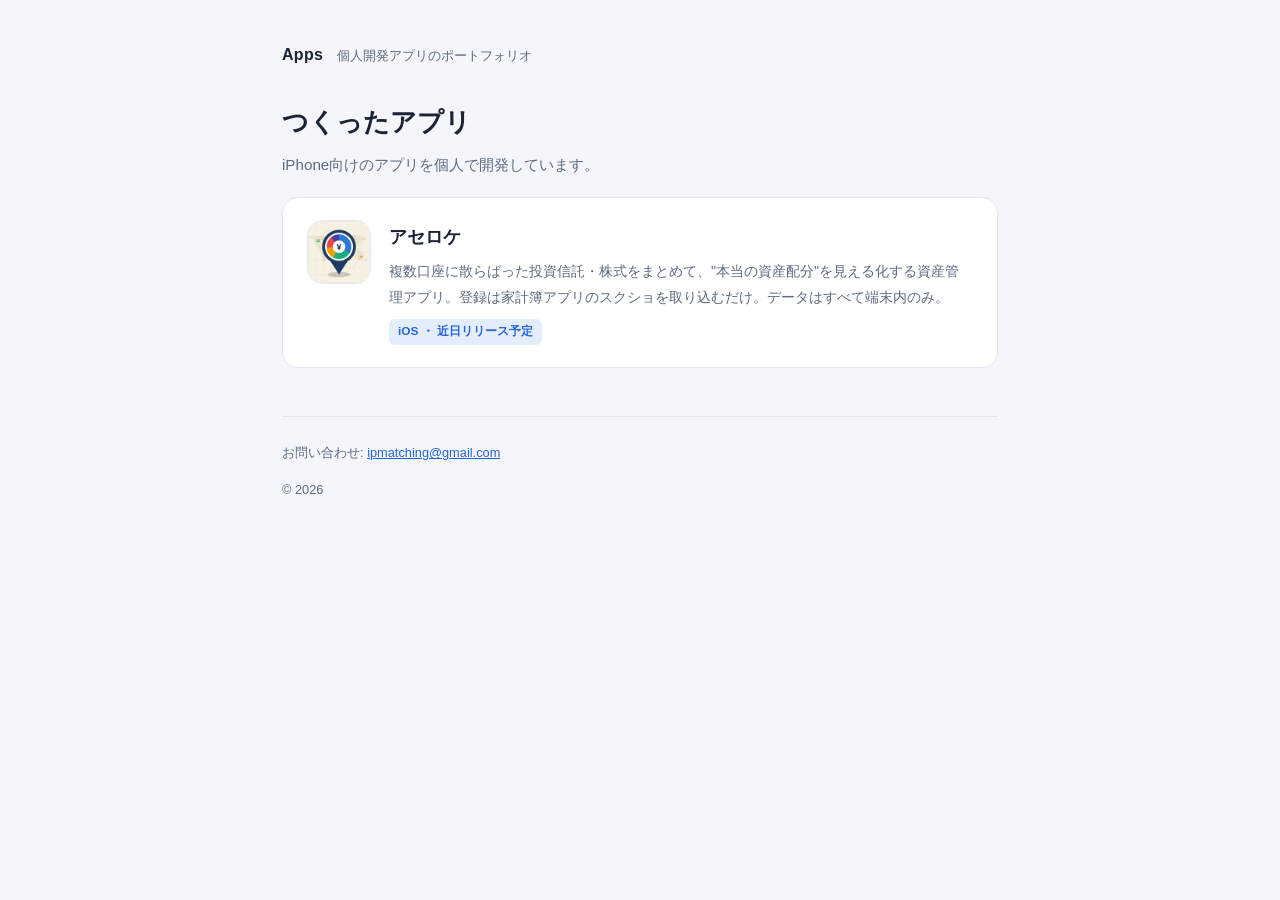
==== index.html @ fd024a25 "サイトから個人名の表示を削除 Co-Authored-By: Claude Fable 5 <noreply@anthropic.com>" ====
<!DOCTYPE html>
<html lang="ja">
<head>
<meta charset="UTF-8">
<meta name="viewport" content="width=device-width, initial-scale=1">
<title>つくったアプリ | 個人開発ポートフォリオ</title>
<link rel="stylesheet" href="./style.css">
</head>
<body>
<div class="wrap">
<header class="site"><a href="./">Apps</a><span class="sub">個人開発アプリのポートフォリオ</span></header>

<h1>つくったアプリ</h1>
<p class="lead">iPhone向けのアプリを個人で開発しています。</p>

<a class="appcard card" href="./assetscope/">
  <img class="icon" src="./assetscope/img/icon.png" alt="アセロケのアイコン">
  <div>
    <h2>アセロケ</h2>
    <p>複数口座に散らばった投資信託・株式をまとめて、"本当の資産配分"を見える化する資産管理アプリ。登録は家計簿アプリのスクショを取り込むだけ。データはすべて端末内のみ。</p>
    <span class="badge">iOS ・ 近日リリース予定</span>
  </div>
</a>

<footer>
<p>お問い合わせ: <a href="mailto:ipmatching@gmail.com">ipmatching@gmail.com</a></p>
<p>© 2026</p>
</footer>
</div>
</body>
</html>
---- style.css ----
:root {
  --bg: #f4f6fb; --card: #ffffff; --text: #1a2436; --sub: #5d6b82;
  --accent: #2563d8; --accent-soft: #e3edfc; --border: #e2e8f2;
}
@media (prefers-color-scheme: dark) {
  :root { --bg: #0f1626; --card: #1a2336; --text: #e9edf6; --sub: #93a0b8;
          --accent: #64a4f4; --accent-soft: #1d3050; --border: #2a3650; }
}
* { box-sizing: border-box; }
body { margin: 0; background: var(--bg); color: var(--text);
  font-family: -apple-system, "Hiragino Sans", "Noto Sans JP", sans-serif; line-height: 1.85; }
.wrap { max-width: 760px; margin: 0 auto; padding: 40px 22px 64px; }
header.site { display: flex; align-items: baseline; gap: 14px; margin-bottom: 34px; flex-wrap: wrap; }
header.site a { color: var(--text); text-decoration: none; font-weight: 700; letter-spacing: .02em; }
header.site .sub { color: var(--sub); font-size: .82rem; }
h1 { font-size: 1.65rem; line-height: 1.4; margin: 0 0 10px; text-wrap: balance; }
h2 { font-size: 1.12rem; margin: 2.2em 0 .6em; }
p { margin: .5em 0 1em; }
a { color: var(--accent); }
.lead { color: var(--sub); font-size: .95rem; }
.card { background: var(--card); border: 1px solid var(--border); border-radius: 16px;
  padding: 22px 24px; margin: 18px 0; }
.appcard { display: flex; gap: 18px; align-items: flex-start; text-decoration: none; color: inherit; }
.appcard:hover h2 { text-decoration: underline; }
.appcard .icon { width: 64px; height: 64px; border-radius: 15px; flex-shrink: 0;
  border: 1px solid var(--border); }
.appcard h2 { margin: 0 0 4px; font-size: 1.15rem; }
.appcard p { margin: 0; color: var(--sub); font-size: .9rem; }
.badge { display: inline-block; background: var(--accent-soft); color: var(--accent);
  font-size: .74rem; font-weight: 600; border-radius: 6px; padding: 2px 9px; margin-top: 8px; }
.shots { display: flex; gap: 14px; overflow-x: auto; padding: 6px 0 12px; }
.shots img { width: 240px; height: auto; border-radius: 12px; border: 1px solid var(--border); }
dt { font-weight: 700; margin-top: 1.2em; }
dd { margin: 2px 0 0; color: var(--sub); }
footer { margin-top: 48px; padding-top: 18px; border-top: 1px solid var(--border);
  color: var(--sub); font-size: .8rem; }
.btn { display: inline-block; background: var(--accent); color: #fff !important; text-decoration: none;
  font-weight: 700; border-radius: 10px; padding: 9px 20px; font-size: .92rem; }
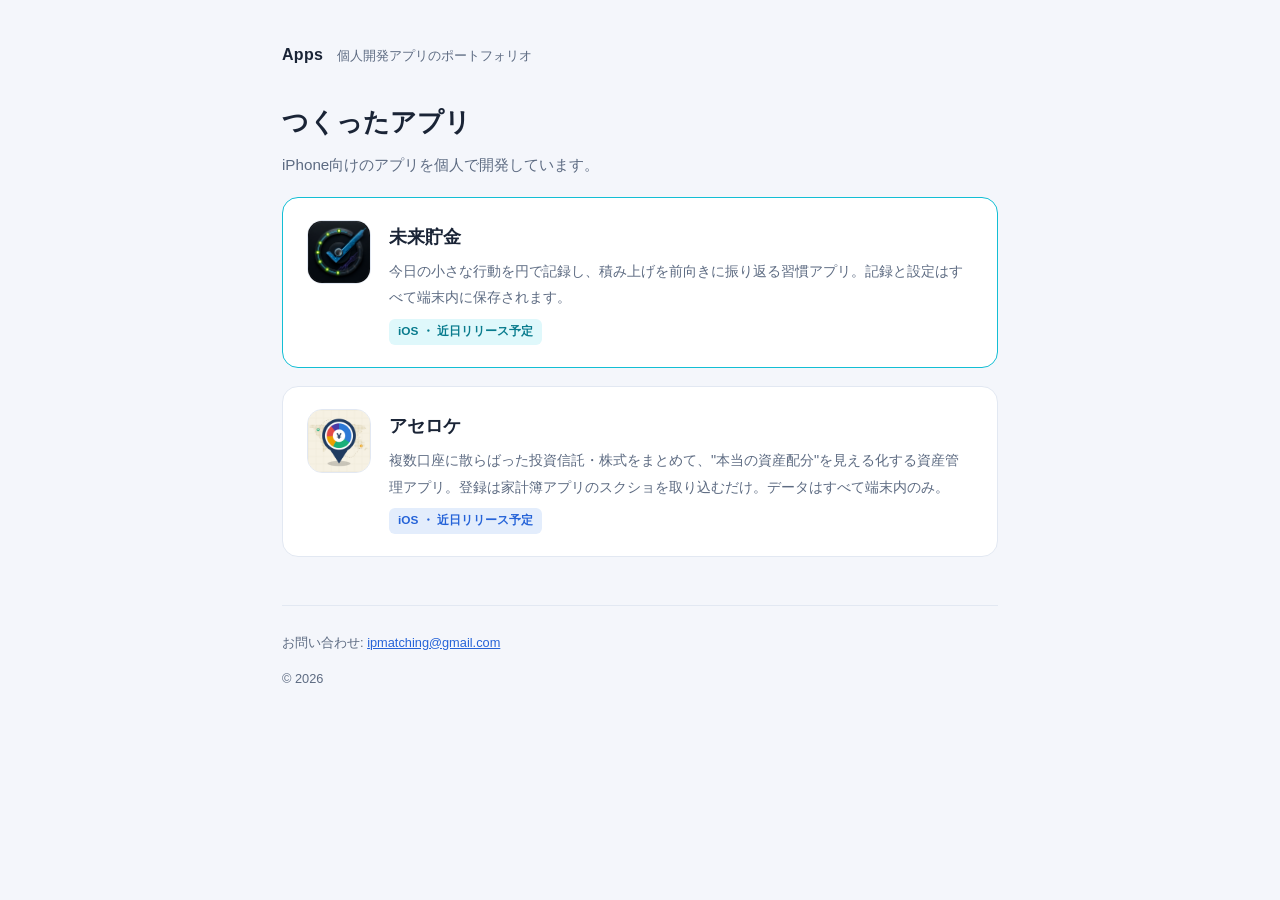
==== commit 8355a010: "feat: add Future Savings app pages" ====
--- a/index.html
+++ b/index.html
@@ -12,6 +12,15 @@
 
 <h1>つくったアプリ</h1>
 <p class="lead">iPhone向けのアプリを個人で開発しています。</p>
+
+<a class="appcard card appcard-future" href="./future-savings/">
+  <img class="icon" src="./future-savings/img/icon.png" alt="未来貯金のアイコン">
+  <div>
+    <h2>未来貯金</h2>
+    <p>今日の小さな行動を円で記録し、積み上げを前向きに振り返る習慣アプリ。記録と設定はすべて端末内に保存されます。</p>
+    <span class="badge">iOS ・ 近日リリース予定</span>
+  </div>
+</a>
 
 <a class="appcard card" href="./assetscope/">
   <img class="icon" src="./assetscope/img/icon.png" alt="アセロケのアイコン">
--- a/style.css
+++ b/style.css
@@ -22,6 +22,11 @@
   padding: 22px 24px; margin: 18px 0; }
 .appcard { display: flex; gap: 18px; align-items: flex-start; text-decoration: none; color: inherit; }
 .appcard:hover h2 { text-decoration: underline; }
+.appcard-future { border-color: #13bed4; }
+.appcard-future .badge { background: #dff8fb; color: #087b8d; }
+@media (prefers-color-scheme: dark) {
+  .appcard-future .badge { background: #123b43; color: #67e8f9; }
+}
 .appcard .icon { width: 64px; height: 64px; border-radius: 15px; flex-shrink: 0;
   border: 1px solid var(--border); }
 .appcard h2 { margin: 0 0 4px; font-size: 1.15rem; }
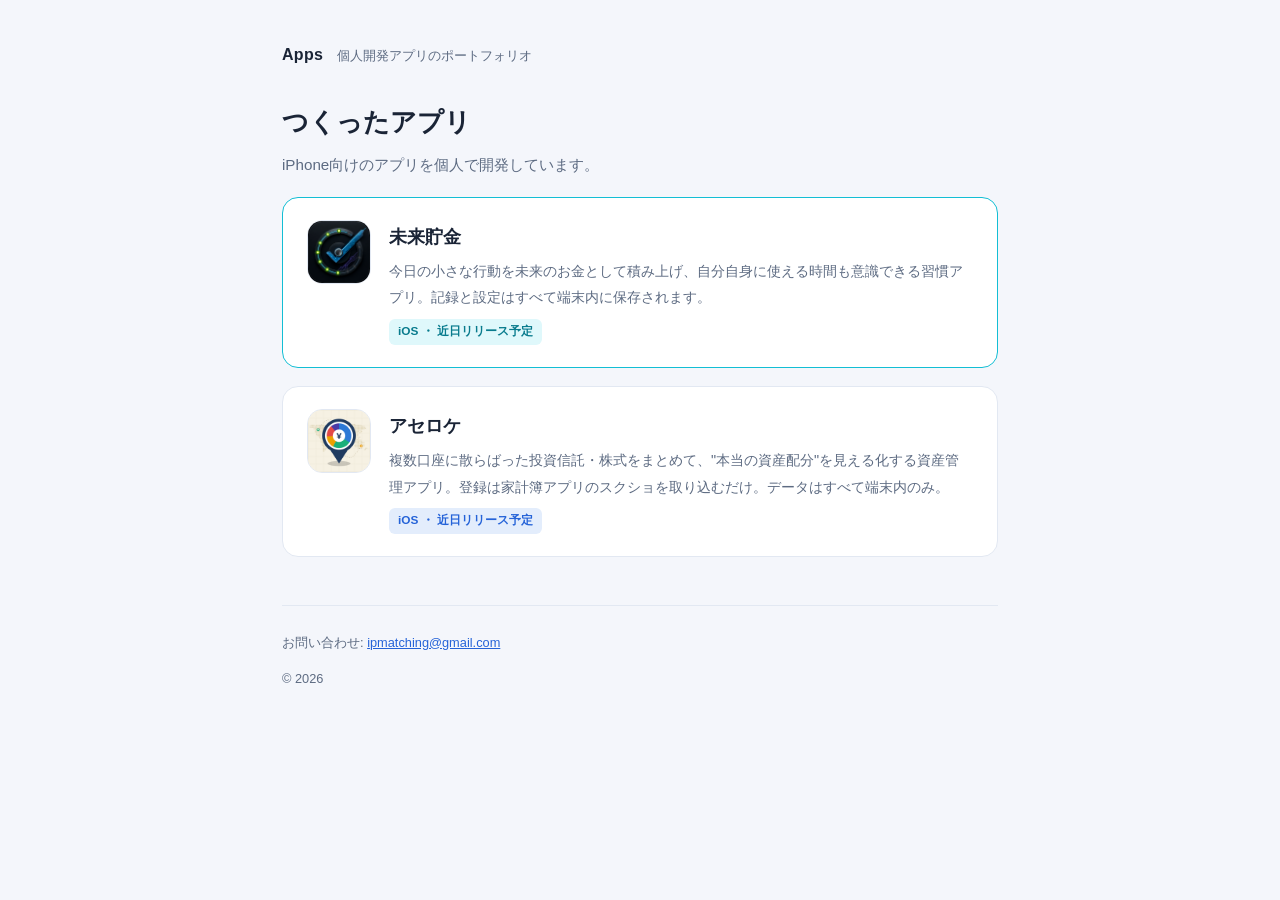
==== commit 78d534fb: "feat: redesign Future Savings landing page" ====
--- a/index.html
+++ b/index.html
@@ -17,7 +17,7 @@
   <img class="icon" src="./future-savings/img/icon.png" alt="未来貯金のアイコン">
   <div>
     <h2>未来貯金</h2>
-    <p>今日の小さな行動を円で記録し、積み上げを前向きに振り返る習慣アプリ。記録と設定はすべて端末内に保存されます。</p>
+    <p>今日の小さな行動を未来のお金として積み上げ、自分自身に使える時間も意識できる習慣アプリ。記録と設定はすべて端末内に保存されます。</p>
     <span class="badge">iOS ・ 近日リリース予定</span>
   </div>
 </a>
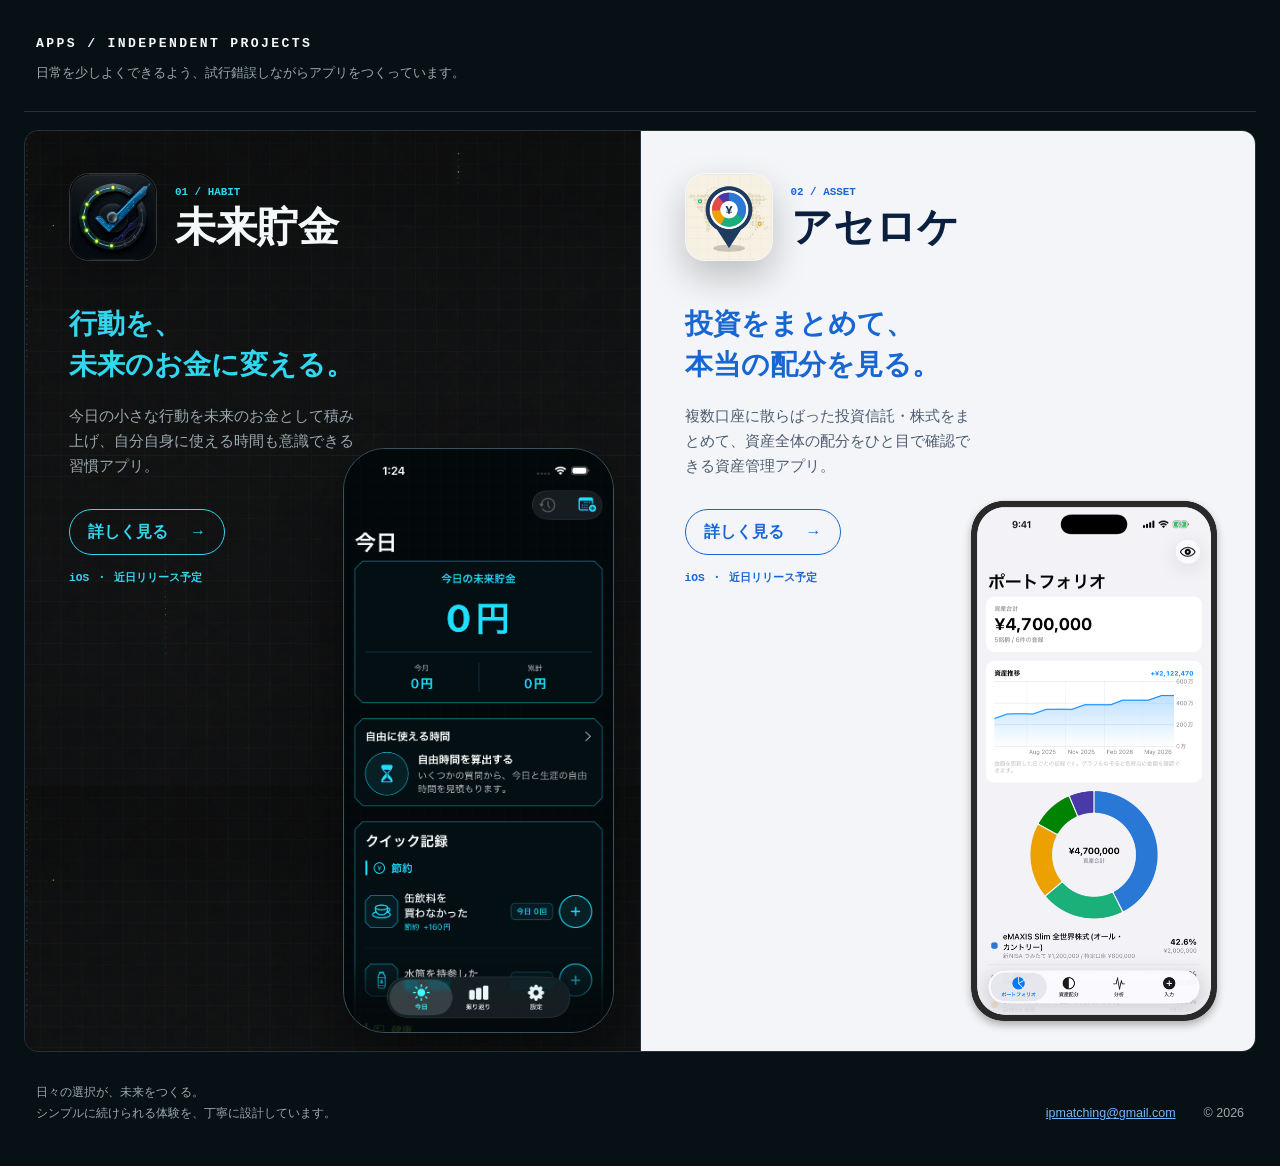
==== commit 93db9797: "feat: redesign app portfolio index" ====
--- a/index.html
+++ b/index.html
@@ -1,40 +1,71 @@
 <!DOCTYPE html>
 <html lang="ja">
 <head>
-<meta charset="UTF-8">
-<meta name="viewport" content="width=device-width, initial-scale=1">
-<title>つくったアプリ | 個人開発ポートフォリオ</title>
-<link rel="stylesheet" href="./style.css">
+  <meta charset="UTF-8">
+  <meta name="viewport" content="width=device-width, initial-scale=1">
+  <meta name="description" content="日常を少しよくできるよう、試行錯誤しながらつくっている個人開発のiPhoneアプリ一覧。">
+  <title>つくったアプリ | Independent Projects</title>
+  <link rel="stylesheet" href="./style.css">
 </head>
 <body>
-<div class="wrap">
-<header class="site"><a href="./">Apps</a><span class="sub">個人開発アプリのポートフォリオ</span></header>
+  <div class="site-shell">
+    <header class="site-header">
+      <a class="site-label" href="./" aria-label="つくったアプリのトップへ">
+        APPS / INDEPENDENT PROJECTS
+      </a>
+      <p>日常を少しよくできるよう、試行錯誤しながらアプリをつくっています。</p>
+    </header>
 
-<h1>つくったアプリ</h1>
-<p class="lead">iPhone向けのアプリを個人で開発しています。</p>
+    <main>
+      <h1 class="visually-hidden">つくったアプリ</h1>
+      <div class="app-gallery">
+        <a class="app-panel app-panel--future" href="./future-savings/">
+          <div class="app-copy">
+            <div class="app-heading">
+              <img class="app-icon" src="./future-savings/img/icon.png" alt="">
+              <div>
+                <span class="app-number">01 / HABIT</span>
+                <h2>未来貯金</h2>
+              </div>
+            </div>
+            <p class="app-tagline">行動を、<br>未来のお金に変える。</p>
+            <p class="app-description">今日の小さな行動を未来のお金として積み上げ、自分自身に使える時間も意識できる習慣アプリ。</p>
+            <span class="app-link">詳しく見る <span aria-hidden="true">→</span></span>
+            <span class="app-status">iOS ・ 近日リリース予定</span>
+          </div>
+          <figure class="app-visual app-visual--future">
+            <img src="./future-savings/img/today.png" alt="未来貯金の今日画面">
+          </figure>
+        </a>
 
-<a class="appcard card appcard-future" href="./future-savings/">
-  <img class="icon" src="./future-savings/img/icon.png" alt="未来貯金のアイコン">
-  <div>
-    <h2>未来貯金</h2>
-    <p>今日の小さな行動を未来のお金として積み上げ、自分自身に使える時間も意識できる習慣アプリ。記録と設定はすべて端末内に保存されます。</p>
-    <span class="badge">iOS ・ 近日リリース予定</span>
+        <a class="app-panel app-panel--assetscope" href="./assetscope/">
+          <div class="app-copy">
+            <div class="app-heading">
+              <img class="app-icon" src="./assetscope/img/icon.png" alt="">
+              <div>
+                <span class="app-number">02 / ASSET</span>
+                <h2>アセロケ</h2>
+              </div>
+            </div>
+            <p class="app-tagline">投資をまとめて、<br>本当の配分を見る。</p>
+            <p class="app-description">複数口座に散らばった投資信託・株式をまとめて、資産全体の配分をひと目で確認できる資産管理アプリ。</p>
+            <span class="app-link">詳しく見る <span aria-hidden="true">→</span></span>
+            <span class="app-status">iOS ・ 近日リリース予定</span>
+          </div>
+          <figure class="app-visual app-visual--assetscope">
+            <img src="./assetscope/img/hero-light.png" alt="アセロケのポートフォリオ画面">
+          </figure>
+        </a>
+      </div>
+    </main>
+
+    <footer class="site-footer">
+      <p>日々の選択が、未来をつくる。<br>シンプルに続けられる体験を、丁寧に設計しています。</p>
+      <div>
+        <a href="mailto:ipmatching@gmail.com">ipmatching@gmail.com</a>
+        <span>© 2026</span>
+      </div>
+    </footer>
   </div>
-</a>
-
-<a class="appcard card" href="./assetscope/">
-  <img class="icon" src="./assetscope/img/icon.png" alt="アセロケのアイコン">
-  <div>
-    <h2>アセロケ</h2>
-    <p>複数口座に散らばった投資信託・株式をまとめて、"本当の資産配分"を見える化する資産管理アプリ。登録は家計簿アプリのスクショを取り込むだけ。データはすべて端末内のみ。</p>
-    <span class="badge">iOS ・ 近日リリース予定</span>
-  </div>
-</a>
-
-<footer>
-<p>お問い合わせ: <a href="mailto:ipmatching@gmail.com">ipmatching@gmail.com</a></p>
-<p>© 2026</p>
-</footer>
-</div>
 </body>
 </html>
--- a/style.css
+++ b/style.css
@@ -1,43 +1,446 @@
 :root {
-  --bg: #f4f6fb; --card: #ffffff; --text: #1a2436; --sub: #5d6b82;
-  --accent: #2563d8; --accent-soft: #e3edfc; --border: #e2e8f2;
-}
-@media (prefers-color-scheme: dark) {
-  :root { --bg: #0f1626; --card: #1a2336; --text: #e9edf6; --sub: #93a0b8;
-          --accent: #64a4f4; --accent-soft: #1d3050; --border: #2a3650; }
-}
-* { box-sizing: border-box; }
-body { margin: 0; background: var(--bg); color: var(--text);
-  font-family: -apple-system, "Hiragino Sans", "Noto Sans JP", sans-serif; line-height: 1.85; }
-.wrap { max-width: 760px; margin: 0 auto; padding: 40px 22px 64px; }
-header.site { display: flex; align-items: baseline; gap: 14px; margin-bottom: 34px; flex-wrap: wrap; }
-header.site a { color: var(--text); text-decoration: none; font-weight: 700; letter-spacing: .02em; }
-header.site .sub { color: var(--sub); font-size: .82rem; }
-h1 { font-size: 1.65rem; line-height: 1.4; margin: 0 0 10px; text-wrap: balance; }
-h2 { font-size: 1.12rem; margin: 2.2em 0 .6em; }
-p { margin: .5em 0 1em; }
-a { color: var(--accent); }
-.lead { color: var(--sub); font-size: .95rem; }
-.card { background: var(--card); border: 1px solid var(--border); border-radius: 16px;
-  padding: 22px 24px; margin: 18px 0; }
-.appcard { display: flex; gap: 18px; align-items: flex-start; text-decoration: none; color: inherit; }
-.appcard:hover h2 { text-decoration: underline; }
-.appcard-future { border-color: #13bed4; }
-.appcard-future .badge { background: #dff8fb; color: #087b8d; }
-@media (prefers-color-scheme: dark) {
-  .appcard-future .badge { background: #123b43; color: #67e8f9; }
-}
-.appcard .icon { width: 64px; height: 64px; border-radius: 15px; flex-shrink: 0;
-  border: 1px solid var(--border); }
-.appcard h2 { margin: 0 0 4px; font-size: 1.15rem; }
-.appcard p { margin: 0; color: var(--sub); font-size: .9rem; }
-.badge { display: inline-block; background: var(--accent-soft); color: var(--accent);
-  font-size: .74rem; font-weight: 600; border-radius: 6px; padding: 2px 9px; margin-top: 8px; }
-.shots { display: flex; gap: 14px; overflow-x: auto; padding: 6px 0 12px; }
-.shots img { width: 240px; height: auto; border-radius: 12px; border: 1px solid var(--border); }
-dt { font-weight: 700; margin-top: 1.2em; }
-dd { margin: 2px 0 0; color: var(--sub); }
-footer { margin-top: 48px; padding-top: 18px; border-top: 1px solid var(--border);
-  color: var(--sub); font-size: .8rem; }
-.btn { display: inline-block; background: var(--accent); color: #fff !important; text-decoration: none;
-  font-weight: 700; border-radius: 10px; padding: 9px 20px; font-size: .92rem; }
+  --page: #071014;
+  --page-strong: #03090c;
+  --line: #233238;
+  --text: #f4f8f9;
+  --muted: #9aa9ae;
+  --future: #31d7ee;
+  --asset: #1766d2;
+  --max-width: 1440px;
+}
+
+* {
+  box-sizing: border-box;
+}
+
+html {
+  background: var(--page-strong);
+}
+
+body {
+  min-width: 320px;
+  margin: 0;
+  overflow-x: hidden;
+  background: var(--page);
+  color: var(--text);
+  font-family: -apple-system, BlinkMacSystemFont, "Hiragino Sans", "Yu Gothic", sans-serif;
+  line-height: 1.7;
+  letter-spacing: 0;
+}
+
+img {
+  display: block;
+  max-width: 100%;
+}
+
+a {
+  color: inherit;
+}
+
+.site-shell {
+  width: min(100%, var(--max-width));
+  margin: 0 auto;
+  padding: 0 24px;
+}
+
+.site-header {
+  min-height: 112px;
+  padding: 28px 12px 24px;
+  border-bottom: 1px solid var(--line);
+}
+
+.site-label {
+  display: inline-block;
+  color: var(--text);
+  font-family: ui-monospace, SFMono-Regular, Menlo, monospace;
+  font-size: .82rem;
+  font-weight: 800;
+  letter-spacing: .18em;
+  text-decoration: none;
+}
+
+.site-header p {
+  margin: 7px 0 0;
+  color: var(--muted);
+  font-size: .82rem;
+}
+
+.app-gallery {
+  display: grid;
+  grid-template-columns: repeat(2, minmax(0, 1fr));
+  gap: 1px;
+  margin-top: 18px;
+  overflow: hidden;
+  border: 1px solid var(--line);
+  border-radius: 14px;
+  background: var(--line);
+}
+
+.app-panel {
+  position: relative;
+  min-width: 0;
+  min-height: 920px;
+  padding: 42px 44px 0;
+  overflow: hidden;
+  text-decoration: none;
+  transition: filter 180ms ease;
+}
+
+.app-panel:hover {
+  filter: brightness(1.06);
+}
+
+.app-panel:focus-visible {
+  z-index: 2;
+  outline: 3px solid #ffffff;
+  outline-offset: -5px;
+}
+
+.app-panel--future {
+  background-color: #020b0e;
+  background-image: url("./future-savings/img/cyber-grid.jpg");
+  background-position: top center;
+  background-size: 920px auto;
+}
+
+.app-panel--assetscope {
+  background: #f4f5f8;
+  color: #0b1f3f;
+}
+
+.app-copy {
+  position: relative;
+  z-index: 1;
+  max-width: 440px;
+}
+
+.app-heading {
+  display: flex;
+  align-items: center;
+  gap: 18px;
+}
+
+.app-icon {
+  width: 88px;
+  height: 88px;
+  flex: 0 0 88px;
+  border: 1px solid rgba(255, 255, 255, .16);
+  border-radius: 20px;
+  box-shadow: 0 16px 36px rgba(0, 0, 0, .22);
+}
+
+.app-number {
+  display: block;
+  margin-bottom: 3px;
+  color: var(--future);
+  font-family: ui-monospace, SFMono-Regular, Menlo, monospace;
+  font-size: .68rem;
+  font-weight: 800;
+}
+
+.app-panel--assetscope .app-number {
+  color: var(--asset);
+}
+
+.app-heading h2 {
+  margin: 0;
+  font-size: clamp(2rem, 3.2vw, 3.1rem);
+  line-height: 1.12;
+}
+
+.app-tagline {
+  margin: 42px 0 0;
+  color: var(--future);
+  font-size: clamp(1.45rem, 2.15vw, 2rem);
+  font-weight: 800;
+  line-height: 1.5;
+}
+
+.app-panel--assetscope .app-tagline {
+  color: var(--asset);
+}
+
+.app-description {
+  max-width: 290px;
+  margin: 18px 0 0;
+  color: var(--muted);
+  font-size: .92rem;
+}
+
+.app-panel--assetscope .app-description {
+  color: #4d5c71;
+}
+
+.app-link {
+  display: inline-flex;
+  align-items: center;
+  gap: 22px;
+  min-height: 46px;
+  margin-top: 30px;
+  padding: 8px 18px;
+  border: 1px solid currentColor;
+  border-radius: 999px;
+  color: var(--future);
+  font-weight: 800;
+}
+
+.app-panel--assetscope .app-link {
+  color: var(--asset);
+}
+
+.app-status {
+  display: block;
+  margin-top: 14px;
+  color: var(--future);
+  font-family: ui-monospace, SFMono-Regular, Menlo, monospace;
+  font-size: .7rem;
+  font-weight: 700;
+}
+
+.app-panel--assetscope .app-status {
+  color: var(--asset);
+}
+
+.app-visual {
+  position: absolute;
+  right: 26px;
+  bottom: 18px;
+  width: min(44%, 330px);
+  margin: 0;
+  transition: transform 220ms ease;
+}
+
+.app-panel:hover .app-visual {
+  transform: translateY(-8px);
+}
+
+.app-visual img {
+  width: 100%;
+  height: auto;
+}
+
+.app-visual--future img {
+  border: 1px solid #38545b;
+  border-radius: 42px;
+  box-shadow: 0 32px 64px rgba(0, 0, 0, .48);
+}
+
+.app-visual--assetscope {
+  bottom: 18px;
+}
+
+.app-panel:last-child:nth-child(odd) {
+  grid-column: 1 / -1;
+  min-height: 720px;
+}
+
+.app-panel:last-child:nth-child(odd) .app-visual {
+  right: 8%;
+  width: min(34%, 390px);
+}
+
+.site-footer {
+  display: flex;
+  justify-content: space-between;
+  align-items: flex-end;
+  gap: 32px;
+  padding: 30px 12px 42px;
+  color: var(--muted);
+  font-size: .78rem;
+}
+
+.site-footer p {
+  margin: 0;
+}
+
+.site-footer > div {
+  display: flex;
+  flex-wrap: wrap;
+  justify-content: flex-end;
+  gap: 12px 28px;
+}
+
+.site-footer a {
+  color: #73b8ff;
+}
+
+.visually-hidden {
+  position: absolute;
+  width: 1px;
+  height: 1px;
+  padding: 0;
+  margin: -1px;
+  overflow: hidden;
+  clip: rect(0, 0, 0, 0);
+  white-space: nowrap;
+  border: 0;
+}
+
+@media (max-width: 900px) {
+  .app-panel {
+    min-height: 860px;
+    padding: 34px 30px 0;
+  }
+
+  .app-icon {
+    width: 72px;
+    height: 72px;
+    flex-basis: 72px;
+    border-radius: 17px;
+  }
+
+  .app-visual {
+    right: 20px;
+    width: min(62%, 320px);
+  }
+}
+
+@media (max-width: 1020px) {
+  .app-gallery {
+    grid-template-columns: 1fr;
+  }
+
+  .app-panel,
+  .app-panel:last-child:nth-child(odd) {
+    min-height: 780px;
+  }
+
+  .app-panel + .app-panel {
+    border-top: 1px solid var(--line);
+  }
+
+  .app-copy {
+    max-width: 340px;
+  }
+
+  .app-visual,
+  .app-panel:last-child:nth-child(odd) .app-visual {
+    right: 28px;
+    width: min(42%, 330px);
+  }
+}
+
+@media (max-width: 720px) {
+  .site-shell {
+    padding: 0 14px;
+  }
+
+  .site-header {
+    min-height: auto;
+    padding: 22px 6px 20px;
+  }
+
+  .site-label {
+    font-size: .68rem;
+    letter-spacing: .13em;
+  }
+
+  .site-header p {
+    max-width: 310px;
+    font-size: .76rem;
+    line-height: 1.65;
+  }
+
+  .app-gallery {
+    display: block;
+    margin-top: 12px;
+    border-radius: 10px;
+  }
+
+  .app-panel,
+  .app-panel:last-child:nth-child(odd) {
+    display: block;
+    min-height: auto;
+    padding: 26px 22px 0;
+  }
+
+  .app-panel + .app-panel {
+    border-top: 1px solid var(--line);
+  }
+
+  .app-copy {
+    max-width: none;
+  }
+
+  .app-heading {
+    gap: 14px;
+  }
+
+  .app-icon {
+    width: 62px;
+    height: 62px;
+    flex-basis: 62px;
+    border-radius: 14px;
+  }
+
+  .app-heading h2 {
+    font-size: 2rem;
+  }
+
+  .app-tagline {
+    margin-top: 28px;
+    font-size: 1.35rem;
+  }
+
+  .app-description {
+    max-width: none;
+    font-size: .86rem;
+  }
+
+  .app-link {
+    min-height: 44px;
+    margin-top: 24px;
+    padding: 7px 16px;
+    font-size: .9rem;
+  }
+
+  .app-visual,
+  .app-panel:last-child:nth-child(odd) .app-visual {
+    position: static;
+    width: min(88%, 330px);
+    margin: 34px auto 28px;
+  }
+
+  .app-visual--assetscope {
+    width: min(80%, 310px);
+    margin-bottom: 28px;
+  }
+
+  .app-panel:hover .app-visual {
+    transform: none;
+  }
+
+  .site-footer {
+    display: block;
+    padding: 28px 6px 36px;
+  }
+
+  .site-footer > div {
+    display: grid;
+    justify-content: start;
+    margin-top: 20px;
+  }
+}
+
+@media (max-width: 359px) {
+  .site-label {
+    font-size: .61rem;
+  }
+
+  .app-panel,
+  .app-panel:last-child:nth-child(odd) {
+    padding-right: 18px;
+    padding-left: 18px;
+  }
+
+  .app-heading h2 {
+    font-size: 1.75rem;
+  }
+}
+
+@media (prefers-reduced-motion: reduce) {
+  .app-panel,
+  .app-visual {
+    transition: none;
+  }
+}
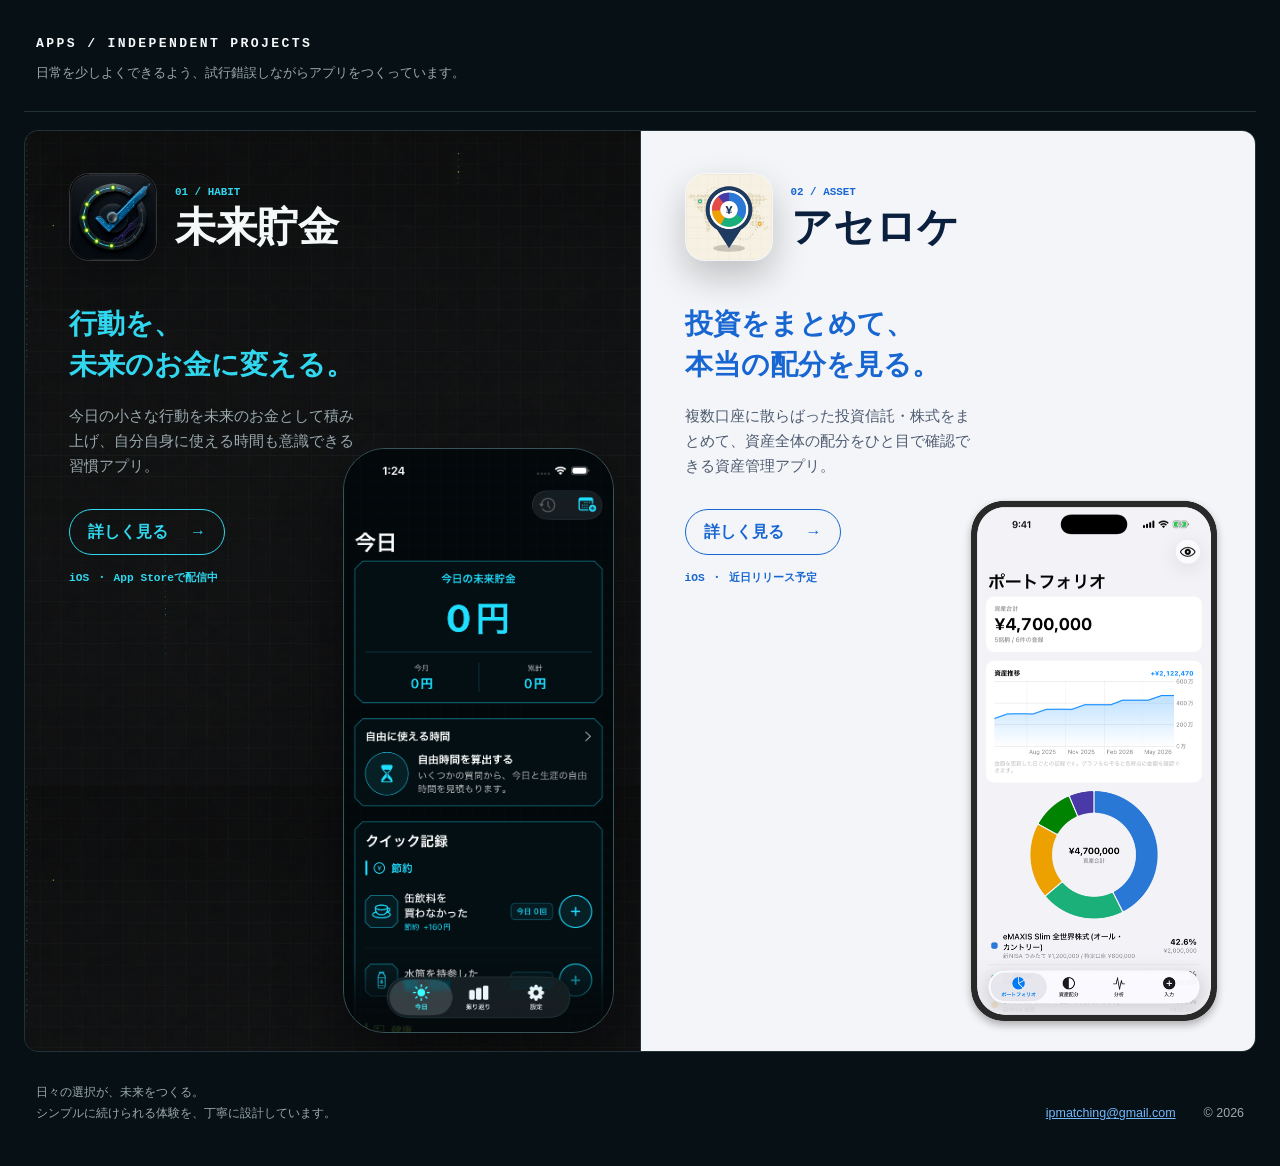
==== commit f4df2f76: "feat: publish Future Savings App Store links" ====
--- a/index.html
+++ b/index.html
@@ -31,7 +31,7 @@
             <p class="app-tagline">行動を、<br>未来のお金に変える。</p>
             <p class="app-description">今日の小さな行動を未来のお金として積み上げ、自分自身に使える時間も意識できる習慣アプリ。</p>
             <span class="app-link">詳しく見る <span aria-hidden="true">→</span></span>
-            <span class="app-status">iOS ・ 近日リリース予定</span>
+            <span class="app-status">iOS ・ App Storeで配信中</span>
           </div>
           <figure class="app-visual app-visual--future">
             <img src="./future-savings/img/today.png" alt="未来貯金の今日画面">
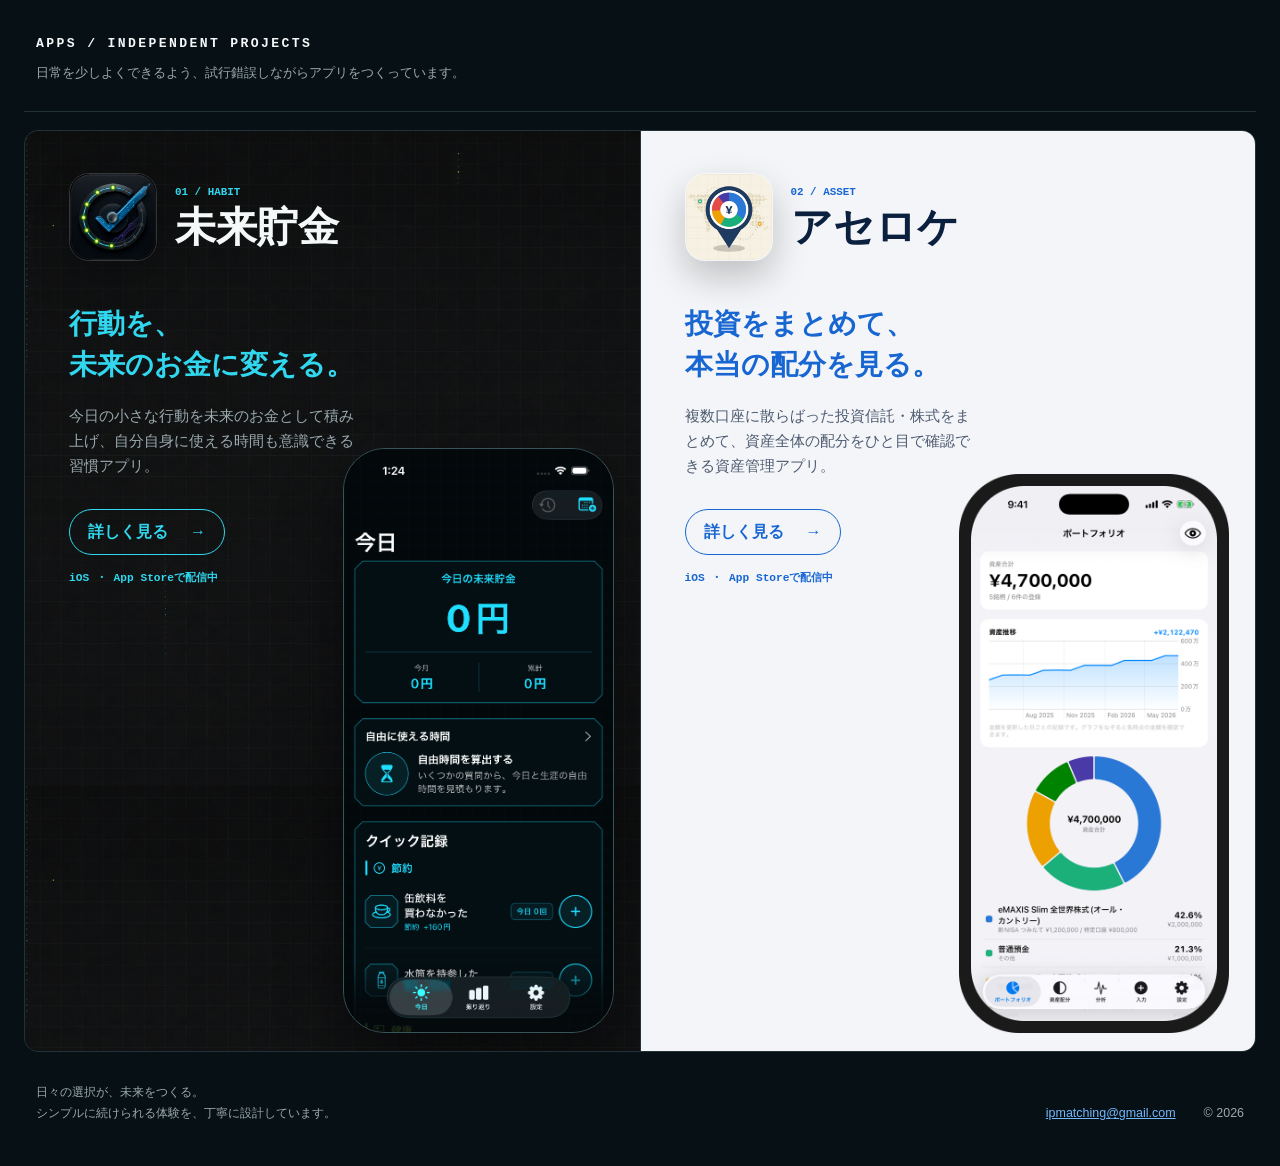
==== commit 0aeb287b: "feat: publish AssetScope App Store link" ====
--- a/index.html
+++ b/index.html
@@ -50,7 +50,7 @@
             <p class="app-tagline">投資をまとめて、<br>本当の配分を見る。</p>
             <p class="app-description">複数口座に散らばった投資信託・株式をまとめて、資産全体の配分をひと目で確認できる資産管理アプリ。</p>
             <span class="app-link">詳しく見る <span aria-hidden="true">→</span></span>
-            <span class="app-status">iOS ・ 近日リリース予定</span>
+            <span class="app-status">iOS ・ App Storeで配信中</span>
           </div>
           <figure class="app-visual app-visual--assetscope">
             <img src="./assetscope/img/hero-light.png" alt="アセロケのポートフォリオ画面">
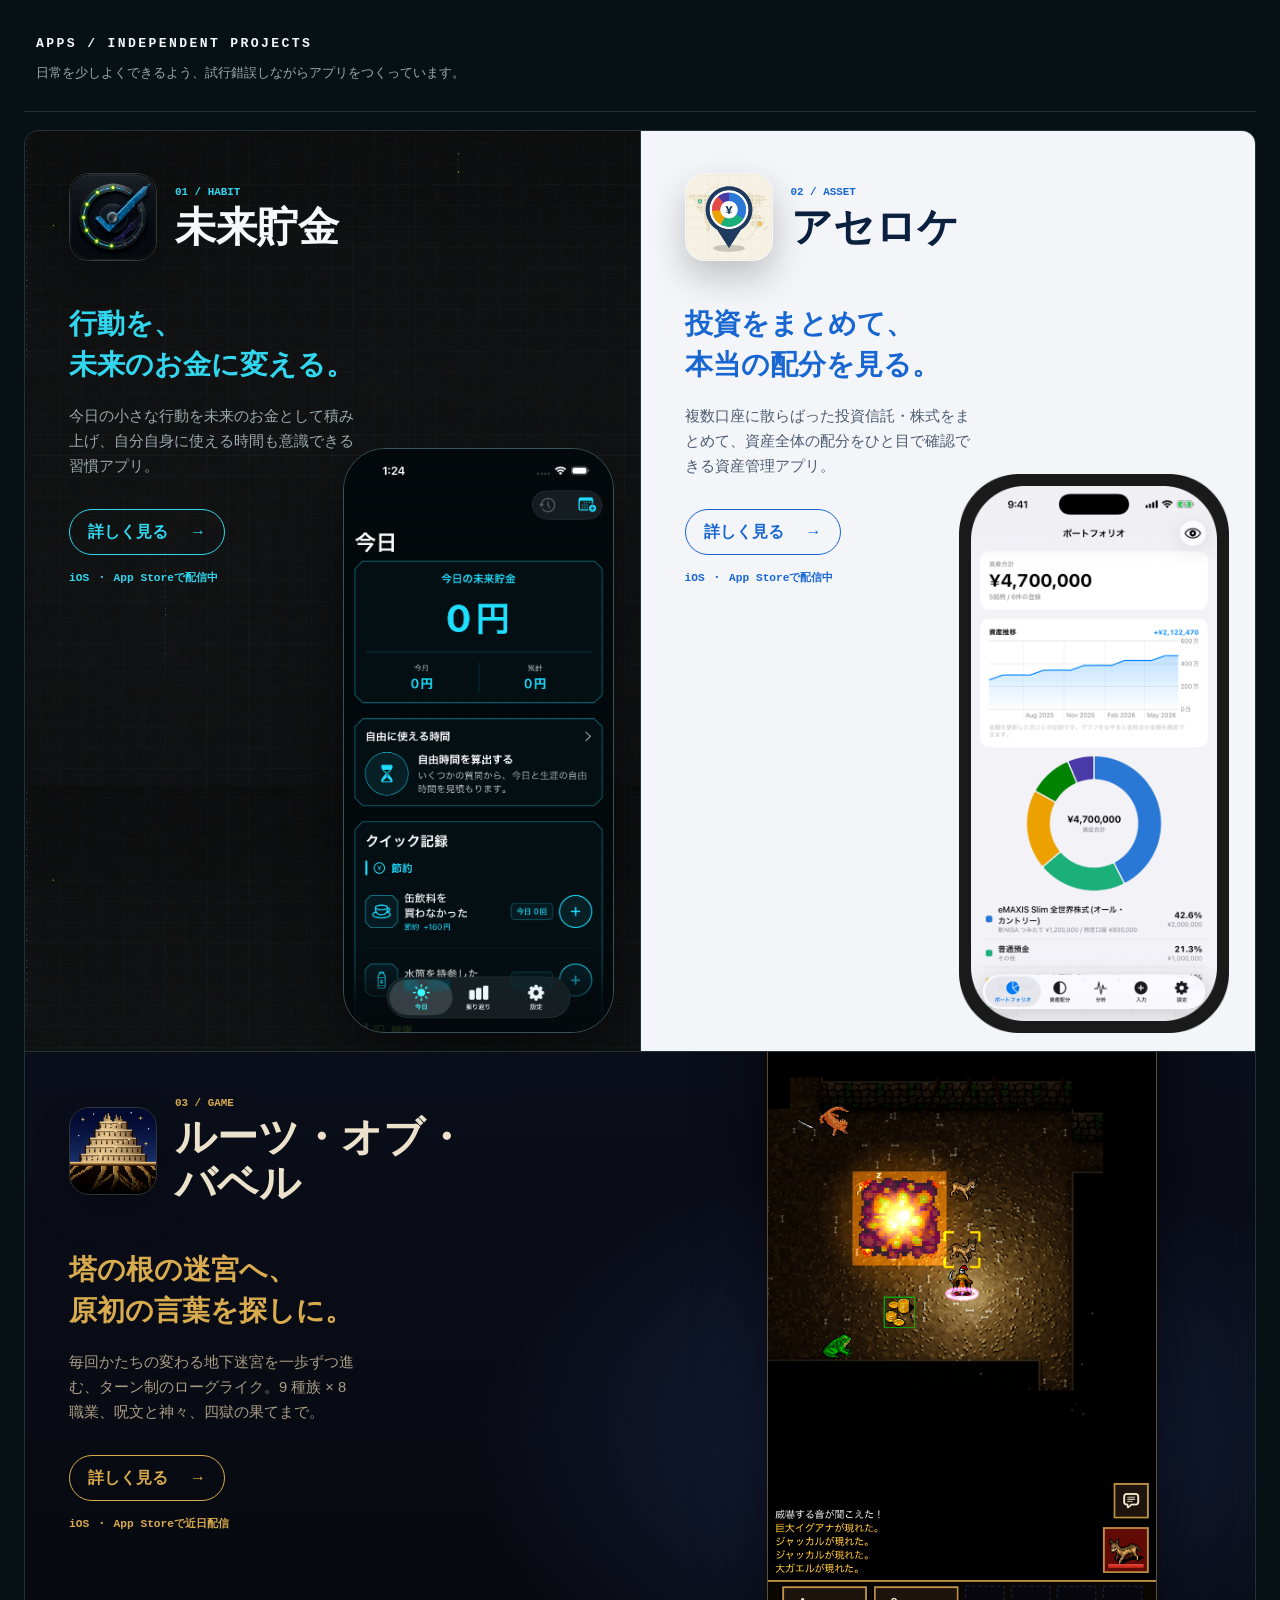
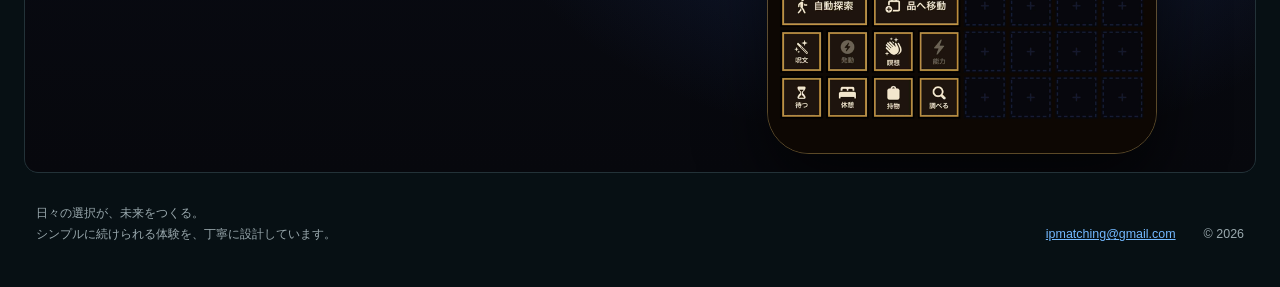
==== commit 09556e5f: "feat: add Roots of Babel pages Co-Authored-By: Claude Opus 5.5 <noreply@anthropic.com>" ====
--- a/index.html
+++ b/index.html
@@ -56,6 +56,25 @@
             <img src="./assetscope/img/hero-light.png" alt="アセロケのポートフォリオ画面">
           </figure>
         </a>
+
+        <a class="app-panel app-panel--roots" href="./roots-of-babel/">
+          <div class="app-copy">
+            <div class="app-heading">
+              <img class="app-icon" src="./roots-of-babel/img/icon.png" alt="">
+              <div>
+                <span class="app-number">03 / GAME</span>
+                <h2>ルーツ・<wbr>オブ・<wbr>バベル</h2>
+              </div>
+            </div>
+            <p class="app-tagline">塔の根の迷宮へ、<br>原初の言葉を探しに。</p>
+            <p class="app-description">毎回かたちの変わる地下迷宮を一歩ずつ進む、ターン制のローグライク。9 種族 × 8 職業、呪文と神々、四獄の果てまで。</p>
+            <span class="app-link">詳しく見る <span aria-hidden="true">→</span></span>
+            <span class="app-status">iOS ・ App Storeで近日配信</span>
+          </div>
+          <figure class="app-visual app-visual--roots">
+            <img src="./roots-of-babel/img/fireball.png" alt="ルーツ・オブ・バベルの遊ぶ画面">
+          </figure>
+        </a>
       </div>
     </main>
 
--- a/style.css
+++ b/style.css
@@ -444,3 +444,32 @@
     transition: none;
   }
 }
+
+/* Roots of Babel: lapis glaze and gold over a night sky. */
+.app-panel--roots {
+  background:
+    radial-gradient(ellipse 55% 60% at 75% 55%, rgba(58, 99, 201, .28), transparent 70%),
+    linear-gradient(180deg, #0a0e1a 0%, #07080d 100%);
+  color: #ece2cc;
+}
+
+.app-panel--roots .app-number,
+.app-panel--roots .app-tagline,
+.app-panel--roots .app-link,
+.app-panel--roots .app-status {
+  color: #d9ab4f;
+}
+
+.app-panel--roots .app-description {
+  color: #a99d86;
+}
+
+.app-panel--roots .app-heading h2 {
+  word-break: keep-all;
+}
+
+.app-visual--roots img {
+  border: 1px solid rgba(217, 171, 79, .4);
+  border-radius: 42px;
+  box-shadow: 0 32px 64px rgba(0, 0, 0, .6);
+}
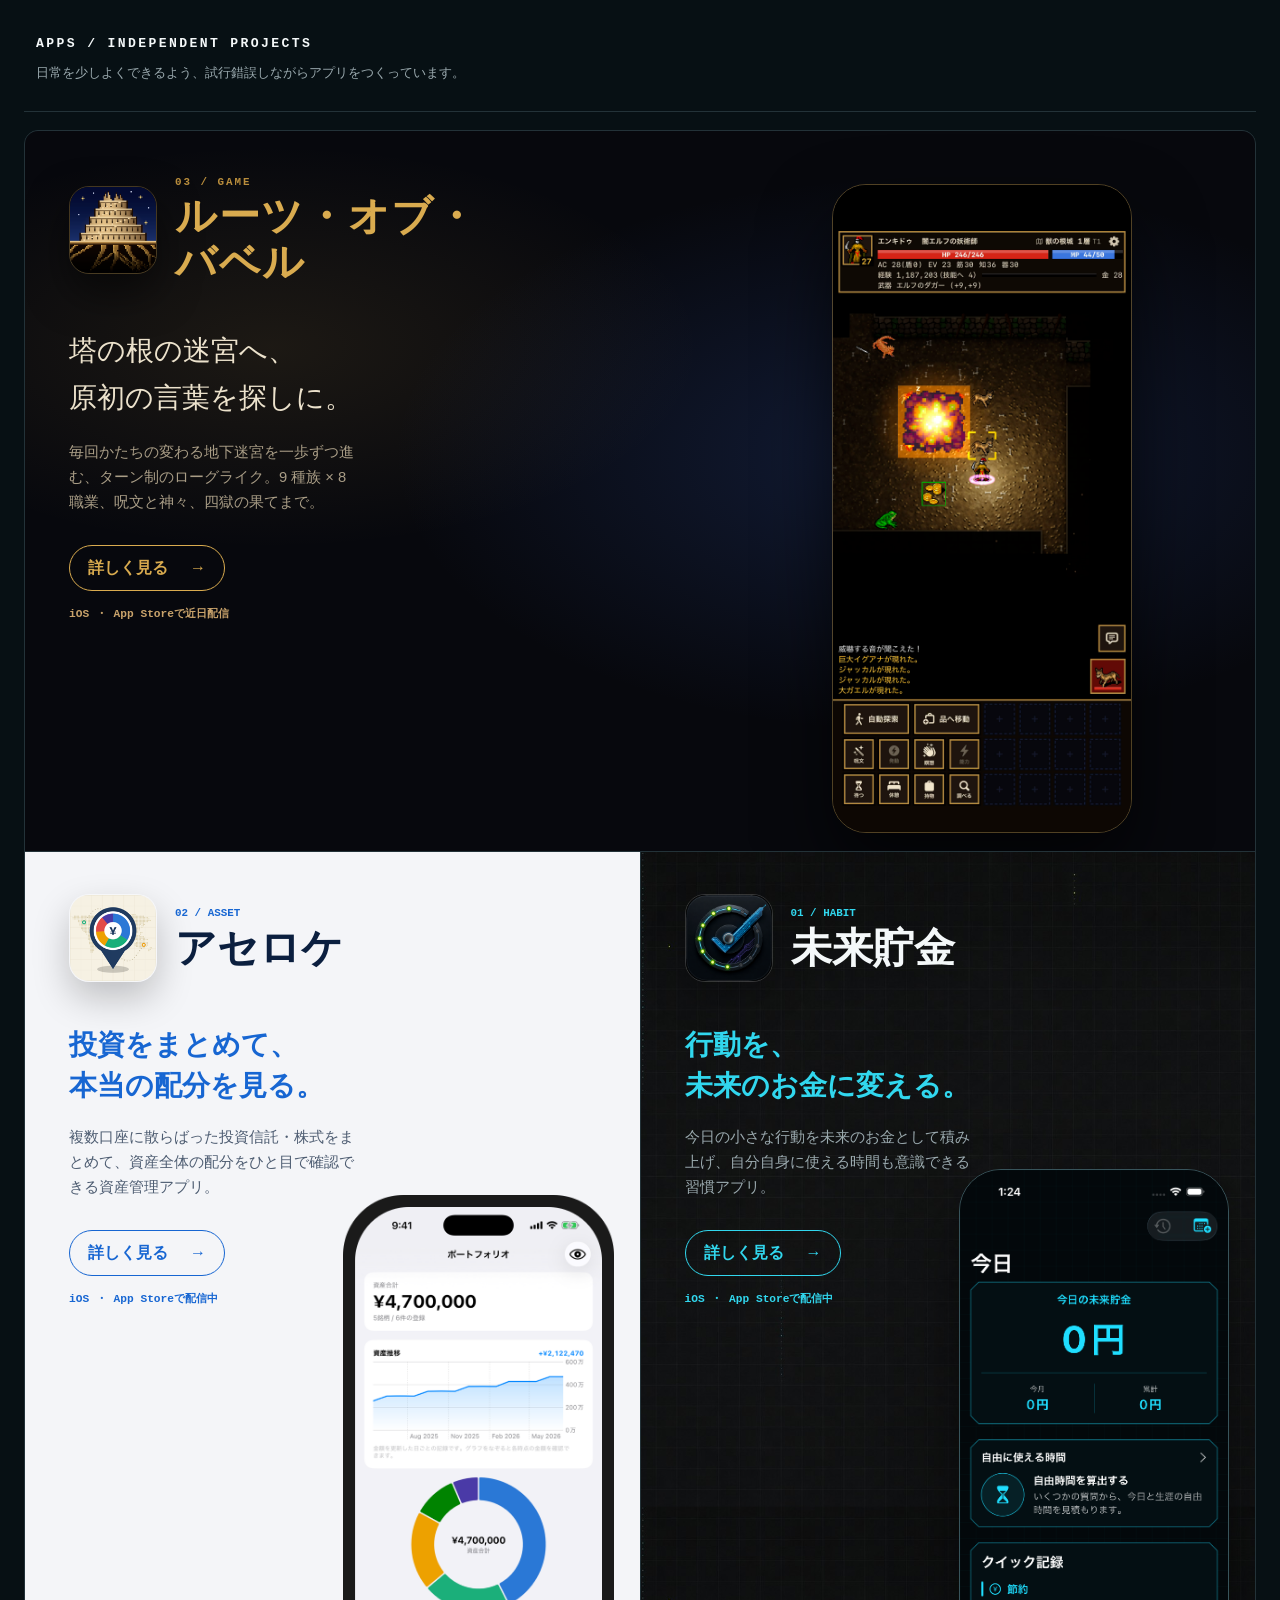
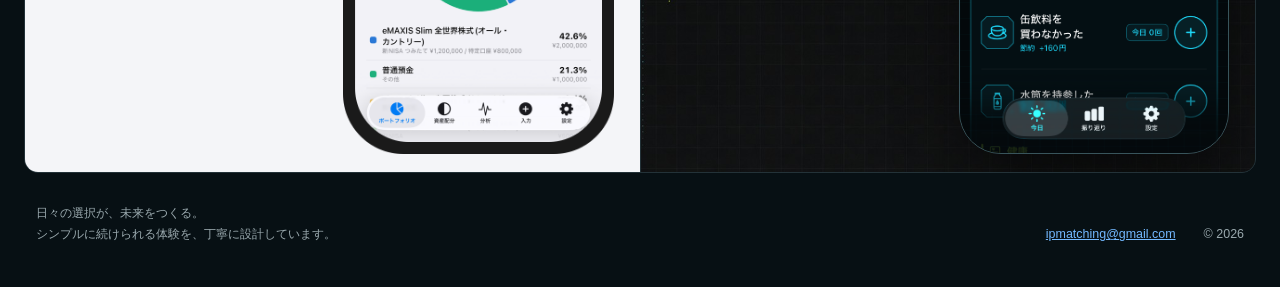
==== commit 79e1e79b: "feat: list apps newest first and match Roots of Babel colors Co-Authored-By: Claude Opus 5.5 <norepl" ====
--- a/index.html
+++ b/index.html
@@ -19,22 +19,22 @@
     <main>
       <h1 class="visually-hidden">つくったアプリ</h1>
       <div class="app-gallery">
-        <a class="app-panel app-panel--future" href="./future-savings/">
+        <a class="app-panel app-panel--roots app-panel--wide" href="./roots-of-babel/">
           <div class="app-copy">
             <div class="app-heading">
-              <img class="app-icon" src="./future-savings/img/icon.png" alt="">
+              <img class="app-icon" src="./roots-of-babel/img/icon.png" alt="">
               <div>
-                <span class="app-number">01 / HABIT</span>
-                <h2>未来貯金</h2>
+                <span class="app-number">03 / GAME</span>
+                <h2>ルーツ・<wbr>オブ・<wbr>バベル</h2>
               </div>
             </div>
-            <p class="app-tagline">行動を、<br>未来のお金に変える。</p>
-            <p class="app-description">今日の小さな行動を未来のお金として積み上げ、自分自身に使える時間も意識できる習慣アプリ。</p>
+            <p class="app-tagline">塔の根の迷宮へ、<br>原初の言葉を探しに。</p>
+            <p class="app-description">毎回かたちの変わる地下迷宮を一歩ずつ進む、ターン制のローグライク。9 種族 × 8 職業、呪文と神々、四獄の果てまで。</p>
             <span class="app-link">詳しく見る <span aria-hidden="true">→</span></span>
-            <span class="app-status">iOS ・ App Storeで配信中</span>
+            <span class="app-status">iOS ・ App Storeで近日配信</span>
           </div>
-          <figure class="app-visual app-visual--future">
-            <img src="./future-savings/img/today.png" alt="未来貯金の今日画面">
+          <figure class="app-visual app-visual--roots">
+            <img src="./roots-of-babel/img/fireball.png" alt="ルーツ・オブ・バベルの遊ぶ画面">
           </figure>
         </a>
 
@@ -57,22 +57,22 @@
           </figure>
         </a>
 
-        <a class="app-panel app-panel--roots" href="./roots-of-babel/">
+        <a class="app-panel app-panel--future" href="./future-savings/">
           <div class="app-copy">
             <div class="app-heading">
-              <img class="app-icon" src="./roots-of-babel/img/icon.png" alt="">
+              <img class="app-icon" src="./future-savings/img/icon.png" alt="">
               <div>
-                <span class="app-number">03 / GAME</span>
-                <h2>ルーツ・<wbr>オブ・<wbr>バベル</h2>
+                <span class="app-number">01 / HABIT</span>
+                <h2>未来貯金</h2>
               </div>
             </div>
-            <p class="app-tagline">塔の根の迷宮へ、<br>原初の言葉を探しに。</p>
-            <p class="app-description">毎回かたちの変わる地下迷宮を一歩ずつ進む、ターン制のローグライク。9 種族 × 8 職業、呪文と神々、四獄の果てまで。</p>
+            <p class="app-tagline">行動を、<br>未来のお金に変える。</p>
+            <p class="app-description">今日の小さな行動を未来のお金として積み上げ、自分自身に使える時間も意識できる習慣アプリ。</p>
             <span class="app-link">詳しく見る <span aria-hidden="true">→</span></span>
-            <span class="app-status">iOS ・ App Storeで近日配信</span>
+            <span class="app-status">iOS ・ App Storeで配信中</span>
           </div>
-          <figure class="app-visual app-visual--roots">
-            <img src="./roots-of-babel/img/fireball.png" alt="ルーツ・オブ・バベルの遊ぶ画面">
+          <figure class="app-visual app-visual--future">
+            <img src="./future-savings/img/today.png" alt="未来貯金の今日画面">
           </figure>
         </a>
       </div>
--- a/style.css
+++ b/style.css
@@ -229,14 +229,15 @@
   bottom: 18px;
 }
 
-.app-panel:last-child:nth-child(odd) {
+.app-panel--wide {
   grid-column: 1 / -1;
   min-height: 720px;
 }
 
-.app-panel:last-child:nth-child(odd) .app-visual {
-  right: 8%;
-  width: min(34%, 390px);
+.app-panel--wide .app-visual {
+  right: 10%;
+  /* A whole phone screen within the panel's height. */
+  width: min(26%, 300px);
 }
 
 .site-footer {
@@ -301,7 +302,7 @@
   }
 
   .app-panel,
-  .app-panel:last-child:nth-child(odd) {
+  .app-panel--wide {
     min-height: 780px;
   }
 
@@ -314,7 +315,7 @@
   }
 
   .app-visual,
-  .app-panel:last-child:nth-child(odd) .app-visual {
+  .app-panel--wide .app-visual {
     right: 28px;
     width: min(42%, 330px);
   }
@@ -348,7 +349,7 @@
   }
 
   .app-panel,
-  .app-panel:last-child:nth-child(odd) {
+  .app-panel--wide {
     display: block;
     min-height: auto;
     padding: 26px 22px 0;
@@ -395,7 +396,7 @@
   }
 
   .app-visual,
-  .app-panel:last-child:nth-child(odd) .app-visual {
+  .app-panel--wide .app-visual {
     position: static;
     width: min(88%, 330px);
     margin: 34px auto 28px;
@@ -428,7 +429,7 @@
   }
 
   .app-panel,
-  .app-panel:last-child:nth-child(odd) {
+  .app-panel--wide {
     padding-right: 18px;
     padding-left: 18px;
   }
@@ -445,31 +446,55 @@
   }
 }
 
-/* Roots of Babel: lapis glaze and gold over a night sky. */
+/* Roots of Babel: the colours of its own page (roots-of-babel/style.css),
+   lapis glow and gold over the night. */
 .app-panel--roots {
   background:
-    radial-gradient(ellipse 55% 60% at 75% 55%, rgba(58, 99, 201, .28), transparent 70%),
-    linear-gradient(180deg, #0a0e1a 0%, #07080d 100%);
+    radial-gradient(ellipse 60% 55% at 72% 45%, rgba(58, 99, 201, .22), transparent 70%),
+    radial-gradient(ellipse 50% 40% at 20% 30%, rgba(217, 171, 79, .10), transparent 70%),
+    #07080d;
   color: #ece2cc;
 }
 
-.app-panel--roots .app-number,
-.app-panel--roots .app-tagline,
-.app-panel--roots .app-link,
-.app-panel--roots .app-status {
+.app-panel--roots .app-icon {
+  border-color: rgba(217, 171, 79, .28);
+  box-shadow: 0 18px 40px rgba(0, 0, 0, .5);
+}
+
+.app-panel--roots .app-number {
+  color: #b98d3c;
+  letter-spacing: .18em;
+}
+
+.app-panel--roots .app-heading h2 {
   color: #d9ab4f;
+  font-family: "Hiragino Mincho ProN", "Yu Mincho", serif;
+  letter-spacing: .04em;
+  /* Breaks only at the dots of the name. */
+  word-break: keep-all;
+}
+
+.app-panel--roots .app-tagline {
+  color: #ece2cc;
+  font-family: "Hiragino Mincho ProN", "Yu Mincho", serif;
+  font-weight: 400;
+  line-height: 1.7;
 }
 
 .app-panel--roots .app-description {
   color: #a99d86;
 }
 
-.app-panel--roots .app-heading h2 {
-  word-break: keep-all;
+.app-panel--roots .app-link {
+  color: #d9ab4f;
+}
+
+.app-panel--roots .app-status {
+  color: #c9a36b;
 }
 
 .app-visual--roots img {
-  border: 1px solid rgba(217, 171, 79, .4);
-  border-radius: 42px;
-  box-shadow: 0 32px 64px rgba(0, 0, 0, .6);
-}
+  border: 1px solid rgba(217, 171, 79, .35);
+  border-radius: 34px;
+  box-shadow: 0 34px 70px rgba(0, 0, 0, .65);
+}
